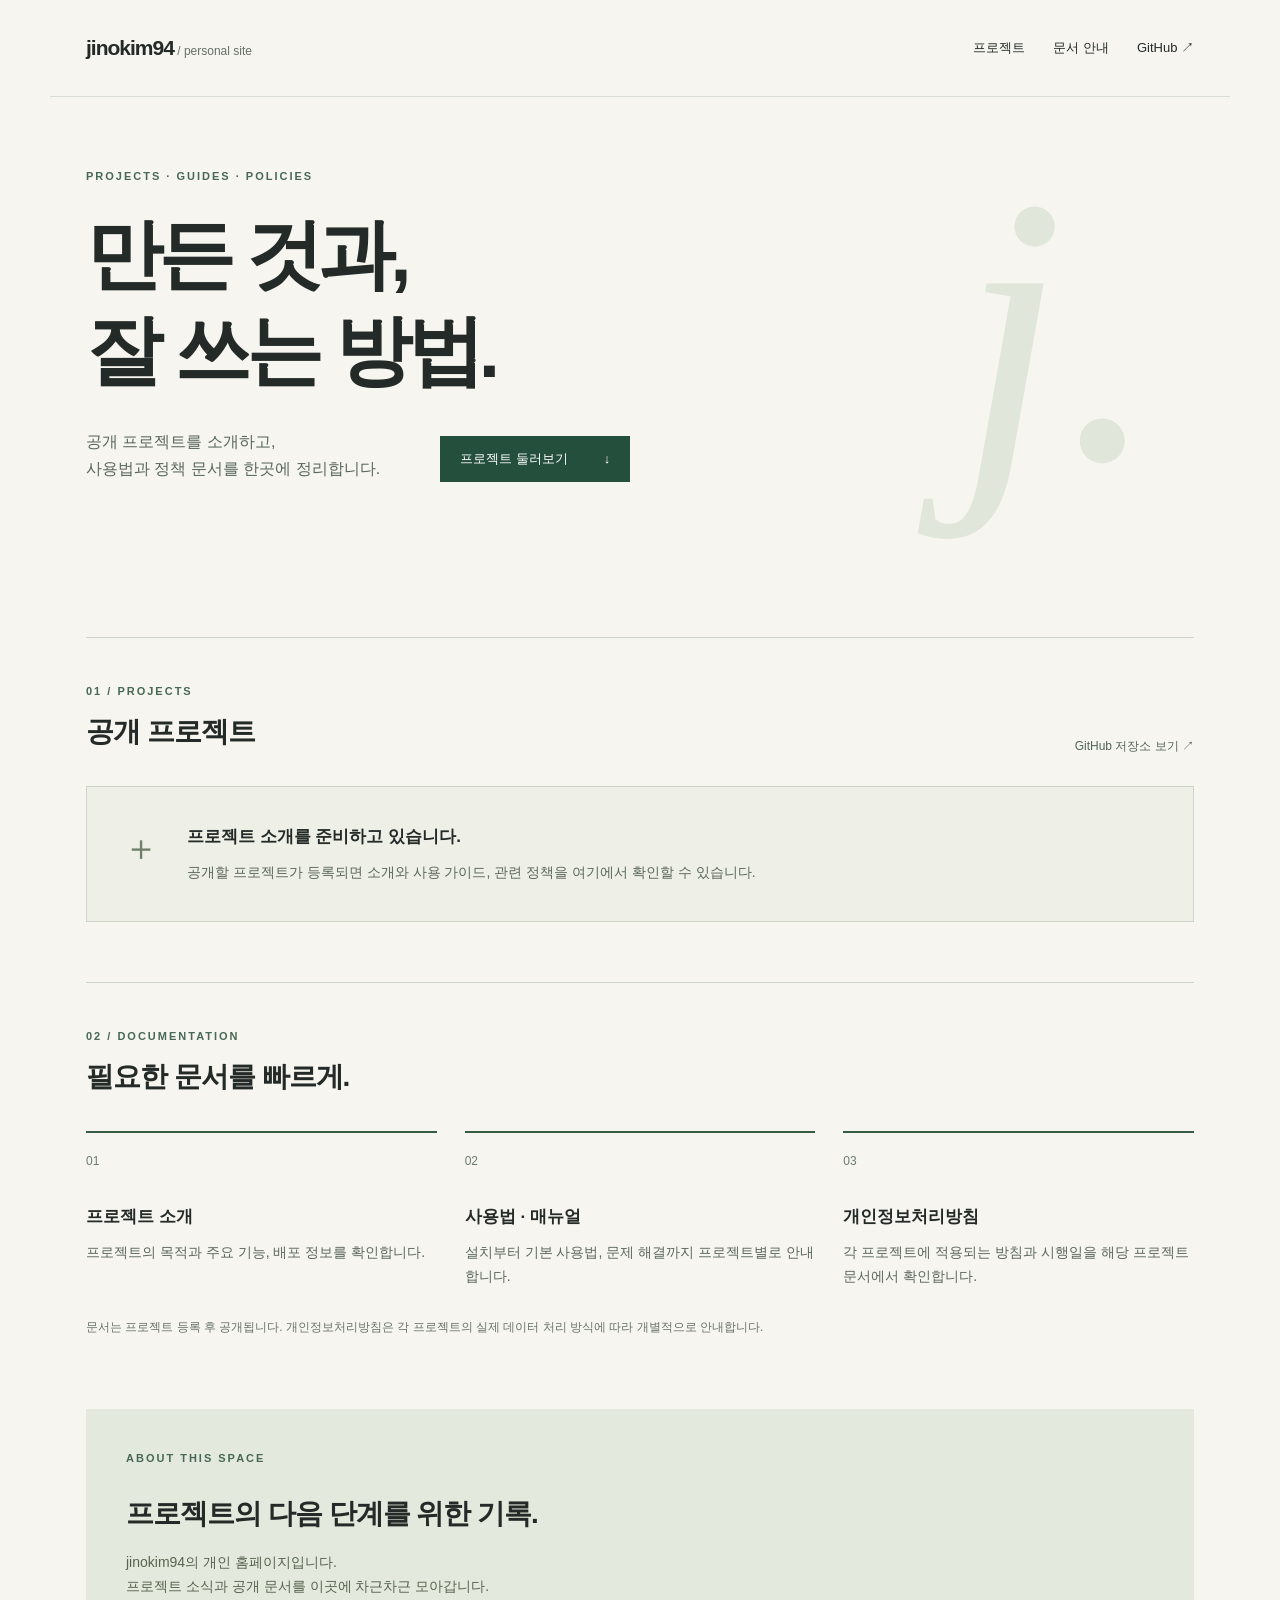
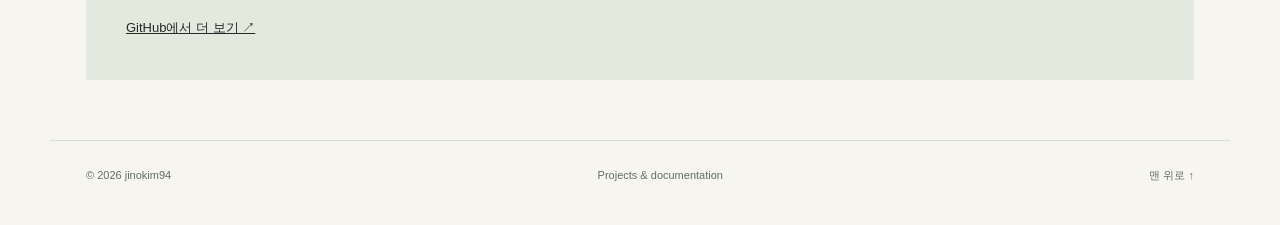
==== index.html @ 2af3f612 "Create personal project documentation homepage" ====
<!doctype html>
<html lang="ko"><head><meta charset="utf-8"><meta name="viewport" content="width=device-width,initial-scale=1"><meta name="description" content="jinokim94의 공개 프로젝트와 사용 가이드, 프로젝트별 정책 문서를 모았습니다."><title>jinokim94 — Projects & Docs</title><link rel="stylesheet" href="style.css"></head>
<body><a class="skip" href="#main">본문으로 이동</a><header><a class="brand" href="./">jinokim94<span> / personal site</span></a><nav aria-label="주요 메뉴"><a href="#projects">프로젝트</a><a href="#documents">문서 안내</a><a href="https://github.com/jinokim94">GitHub ↗</a></nav></header>
<main id="main"><section class="hero"><p class="eyebrow">PROJECTS · GUIDES · POLICIES</p><h1>만든 것과,<br>잘 쓰는 방법.</h1><div class="intro"><p>공개 프로젝트를 소개하고,<br>사용법과 정책 문서를 한곳에 정리합니다.</p><a class="button" href="#projects">프로젝트 둘러보기 <span>↓</span></a></div><span class="mark" aria-hidden="true">j.</span></section>
<section id="projects"><div class="section-title"><div><p class="eyebrow">01 / PROJECTS</p><h2>공개 프로젝트</h2></div><a href="https://github.com/jinokim94?tab=repositories&amp;type=public">GitHub 저장소 보기 ↗</a></div><div class="empty"><span class="number">＋</span><div><h3>프로젝트 소개를 준비하고 있습니다.</h3><p>공개할 프로젝트가 등록되면 소개와 사용 가이드, 관련 정책을 여기에서 확인할 수 있습니다.</p></div></div></section>
<section id="documents"><div class="section-title"><div><p class="eyebrow">02 / DOCUMENTATION</p><h2>필요한 문서를 빠르게.</h2></div></div><div class="docs"><article><span>01</span><h3>프로젝트 소개</h3><p>프로젝트의 목적과 주요 기능, 배포 정보를 확인합니다.</p></article><article><span>02</span><h3>사용법 · 매뉴얼</h3><p>설치부터 기본 사용법, 문제 해결까지 프로젝트별로 안내합니다.</p></article><article><span>03</span><h3>개인정보처리방침</h3><p>각 프로젝트에 적용되는 방침과 시행일을 해당 프로젝트 문서에서 확인합니다.</p></article></div><p class="note">문서는 프로젝트 등록 후 공개됩니다. 개인정보처리방침은 각 프로젝트의 실제 데이터 처리 방식에 따라 개별적으로 안내합니다.</p></section>
<section class="about"><p class="eyebrow">ABOUT THIS SPACE</p><h2>프로젝트의 다음 단계를 위한 기록.</h2><p>jinokim94의 개인 홈페이지입니다.<br>프로젝트 소식과 공개 문서를 이곳에 차근차근 모아갑니다.</p><a href="https://github.com/jinokim94">GitHub에서 더 보기 ↗</a></section></main><footer><span>© 2026 jinokim94</span><span>Projects & documentation</span><a href="#main">맨 위로 ↑</a></footer></body></html>
---- style.css ----
*{box-sizing:border-box}html{scroll-behavior:smooth;scroll-padding-top:30px}body{margin:0;background:#f6f5f0;color:#242a27;font-family:Arial,"Malgun Gothic",sans-serif;line-height:1.7}a{color:inherit;text-decoration:none}a:hover{text-decoration:underline}a:focus-visible{outline:3px solid #226748;outline-offset:5px}.skip{position:absolute;left:20px;top:-80px;background:white;padding:10px}.skip:focus{top:10px;z-index:5}header,main,footer{max-width:1180px;margin:auto}header{display:flex;align-items:center;justify-content:space-between;padding:30px 36px;border-bottom:1px solid #d8ddd5}.brand{font-weight:800;font-size:21px;letter-spacing:-1px}.brand span{font-size:12px;font-weight:400;color:#657168;letter-spacing:0}nav{display:flex;gap:28px;font-size:13px}main{padding:0 36px}.hero{min-height:540px;position:relative;padding:70px 0 60px;overflow:hidden}.eyebrow{font-size:11px;letter-spacing:2px;font-weight:700;color:#476854;margin:0 0 22px}h1{font-size:clamp(48px,6vw,78px);line-height:1.24;letter-spacing:-5px;margin:0 0 30px;font-weight:800}.intro{display:flex;align-items:end;gap:60px;position:relative;z-index:1}.intro p{color:#58665c;font-size:16px;margin:0}.button{display:flex;gap:36px;background:#244f3c;color:white;padding:12px 20px;font-size:13px}.mark{position:absolute;right:35px;top:5px;font-family:Georgia,serif;font-size:380px;font-style:italic;line-height:1.2;color:#e0e6d9;pointer-events:none}.section-title{display:flex;justify-content:space-between;align-items:end;margin-bottom:30px}.section-title .eyebrow{margin-bottom:8px}h2{font-size:28px;letter-spacing:-1px;margin:0}.section-title>a{font-size:12px;color:#526557}section#projects,section#documents{border-top:1px solid #ccd4c8;padding:44px 0 60px}.empty{border:1px solid #ccd4c8;display:flex;gap:28px;padding:36px;background:#eeefe7}.number{font-size:36px;color:#6d806b;line-height:1.4}h3{font-size:17px;margin:0 0 9px}.empty p,.docs p{font-size:14px;color:#5b675d;margin:0}.docs{display:grid;grid-template-columns:repeat(3,1fr);gap:28px}.docs article{border-top:2px solid #365c45;padding-top:18px}.docs article>span{font-size:12px;color:#6b7a6c;display:block;margin-bottom:32px}.note{font-size:12px;color:#687269;margin-top:28px}.about{background:#e4e9dd;padding:40px;margin:0 0 60px}.about p:not(.eyebrow){color:#56644f;font-size:14px}.about>a{font-size:13px;text-decoration:underline}footer{display:flex;justify-content:space-between;padding:25px 36px 40px;border-top:1px solid #d8ddd5;font-size:11px;color:#62705f}@media(max-width:650px){header{padding:22px;align-items:start}.brand span{display:block}nav{gap:14px;font-size:12px}main{padding:0 22px}.hero{padding-top:50px;min-height:480px}h1{letter-spacing:-3px}.mark{font-size:240px;right:-10px;top:30px;opacity:.6}.intro{align-items:start;flex-direction:column;gap:24px}.section-title{align-items:start;gap:20px;flex-direction:column}.docs{grid-template-columns:1fr;gap:30px}.docs article>span{margin-bottom:14px}.empty{padding:24px;gap:16px}.about{padding:26px}h2{font-size:24px}footer{padding:24px 22px;flex-wrap:wrap;gap:15px}}@media(prefers-reduced-motion:reduce){html{scroll-behavior:auto}}
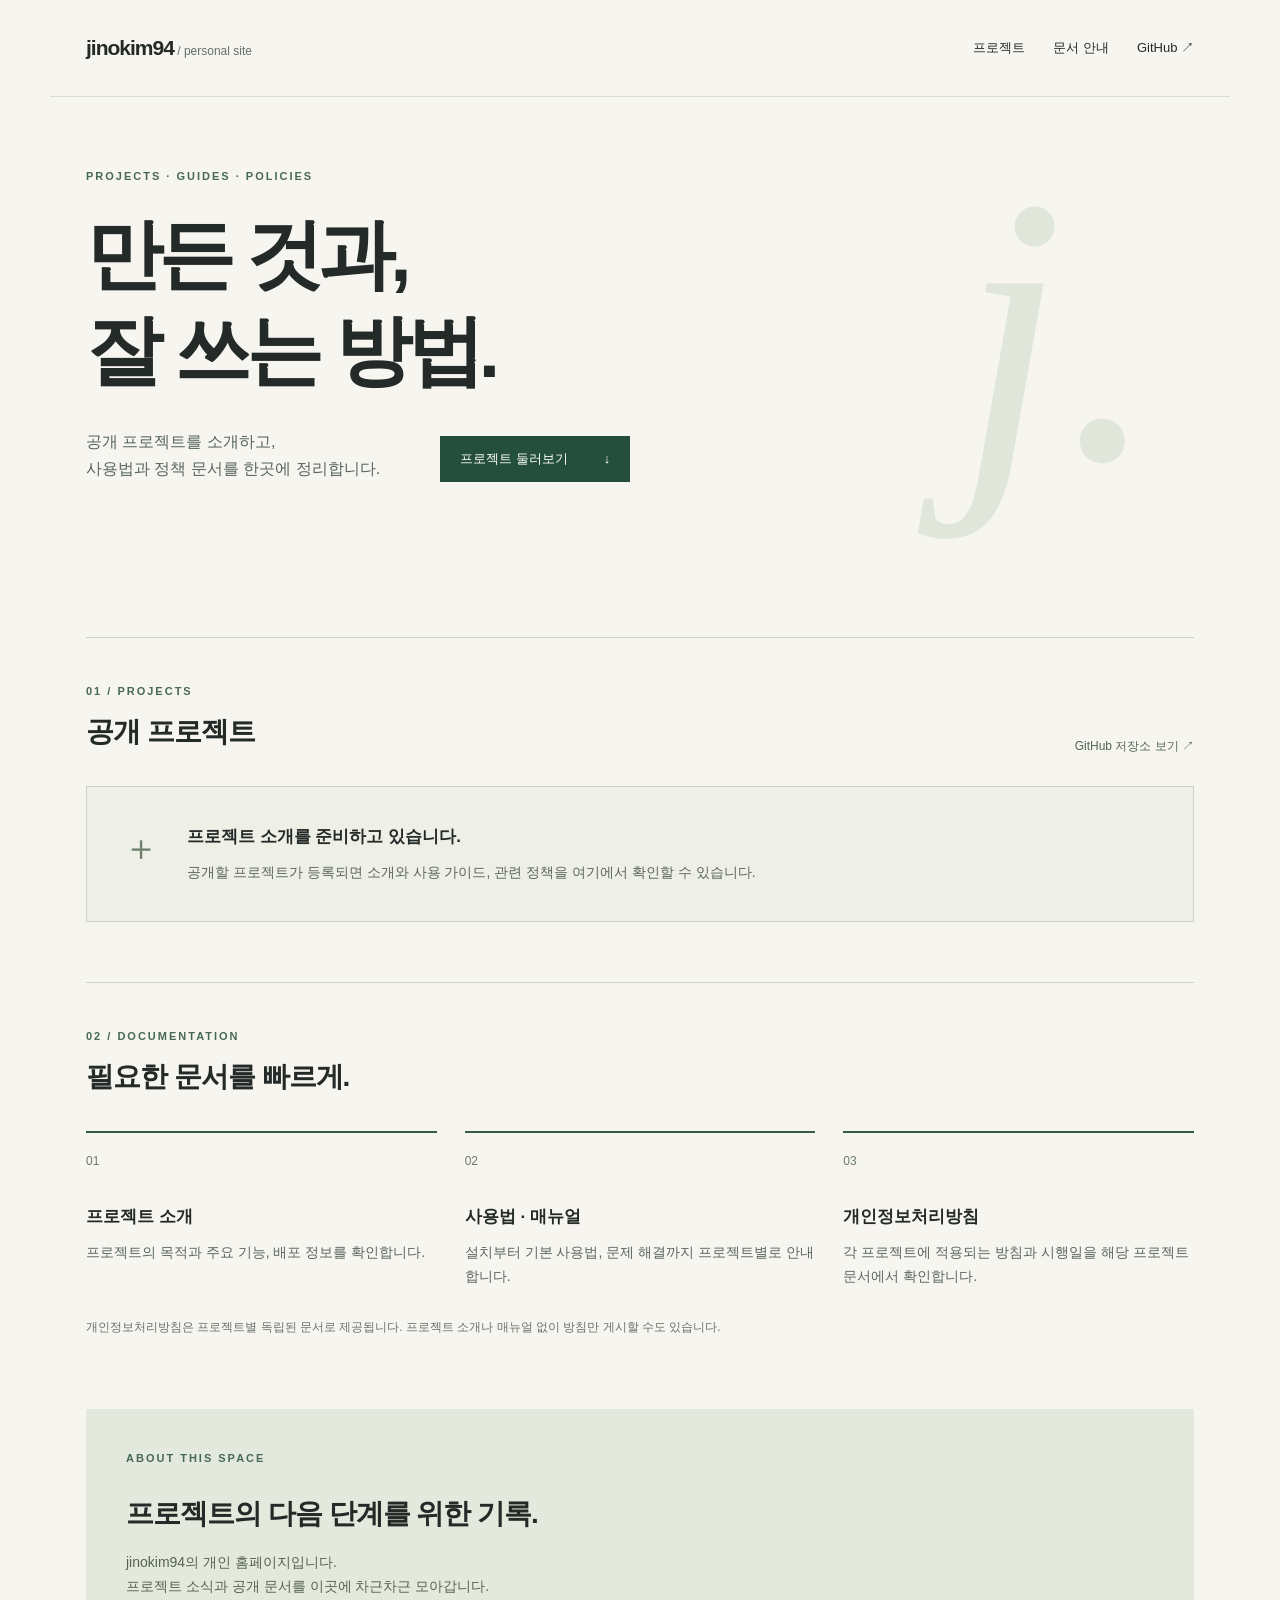
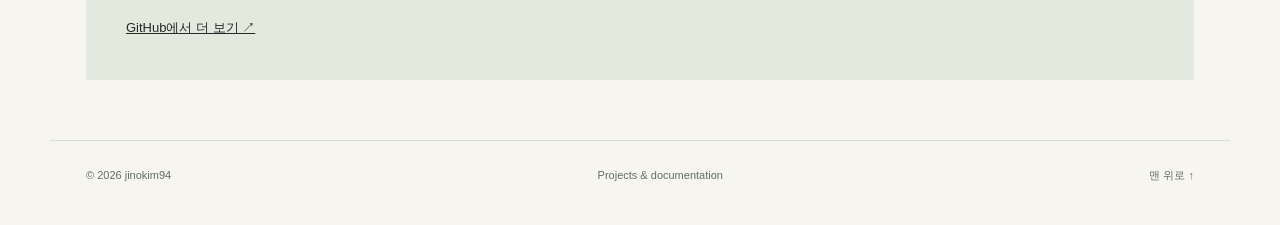
==== commit db30d7b8: "Add scaffolding for standalone per-project policy documents" ====
--- a/index.html
+++ b/index.html
@@ -3,5 +3,5 @@
 <body><a class="skip" href="#main">본문으로 이동</a><header><a class="brand" href="./">jinokim94<span> / personal site</span></a><nav aria-label="주요 메뉴"><a href="#projects">프로젝트</a><a href="#documents">문서 안내</a><a href="https://github.com/jinokim94">GitHub ↗</a></nav></header>
 <main id="main"><section class="hero"><p class="eyebrow">PROJECTS · GUIDES · POLICIES</p><h1>만든 것과,<br>잘 쓰는 방법.</h1><div class="intro"><p>공개 프로젝트를 소개하고,<br>사용법과 정책 문서를 한곳에 정리합니다.</p><a class="button" href="#projects">프로젝트 둘러보기 <span>↓</span></a></div><span class="mark" aria-hidden="true">j.</span></section>
 <section id="projects"><div class="section-title"><div><p class="eyebrow">01 / PROJECTS</p><h2>공개 프로젝트</h2></div><a href="https://github.com/jinokim94?tab=repositories&amp;type=public">GitHub 저장소 보기 ↗</a></div><div class="empty"><span class="number">＋</span><div><h3>프로젝트 소개를 준비하고 있습니다.</h3><p>공개할 프로젝트가 등록되면 소개와 사용 가이드, 관련 정책을 여기에서 확인할 수 있습니다.</p></div></div></section>
-<section id="documents"><div class="section-title"><div><p class="eyebrow">02 / DOCUMENTATION</p><h2>필요한 문서를 빠르게.</h2></div></div><div class="docs"><article><span>01</span><h3>프로젝트 소개</h3><p>프로젝트의 목적과 주요 기능, 배포 정보를 확인합니다.</p></article><article><span>02</span><h3>사용법 · 매뉴얼</h3><p>설치부터 기본 사용법, 문제 해결까지 프로젝트별로 안내합니다.</p></article><article><span>03</span><h3>개인정보처리방침</h3><p>각 프로젝트에 적용되는 방침과 시행일을 해당 프로젝트 문서에서 확인합니다.</p></article></div><p class="note">문서는 프로젝트 등록 후 공개됩니다. 개인정보처리방침은 각 프로젝트의 실제 데이터 처리 방식에 따라 개별적으로 안내합니다.</p></section>
+<section id="documents"><div class="section-title"><div><p class="eyebrow">02 / DOCUMENTATION</p><h2>필요한 문서를 빠르게.</h2></div></div><div class="docs"><article><span>01</span><h3>프로젝트 소개</h3><p>프로젝트의 목적과 주요 기능, 배포 정보를 확인합니다.</p></article><article><span>02</span><h3>사용법 · 매뉴얼</h3><p>설치부터 기본 사용법, 문제 해결까지 프로젝트별로 안내합니다.</p></article><article><span>03</span><h3>개인정보처리방침</h3><p>각 프로젝트에 적용되는 방침과 시행일을 해당 프로젝트 문서에서 확인합니다.</p></article></div><p class="note">개인정보처리방침은 프로젝트별 독립된 문서로 제공됩니다. 프로젝트 소개나 매뉴얼 없이 방침만 게시할 수도 있습니다.</p></section>
 <section class="about"><p class="eyebrow">ABOUT THIS SPACE</p><h2>프로젝트의 다음 단계를 위한 기록.</h2><p>jinokim94의 개인 홈페이지입니다.<br>프로젝트 소식과 공개 문서를 이곳에 차근차근 모아갑니다.</p><a href="https://github.com/jinokim94">GitHub에서 더 보기 ↗</a></section></main><footer><span>© 2026 jinokim94</span><span>Projects & documentation</span><a href="#main">맨 위로 ↑</a></footer></body></html>
--- a/style.css
+++ b/style.css
@@ -1 +1,3 @@
-*{box-sizing:border-box}html{scroll-behavior:smooth;scroll-padding-top:30px}body{margin:0;background:#f6f5f0;color:#242a27;font-family:Arial,"Malgun Gothic",sans-serif;line-height:1.7}a{color:inherit;text-decoration:none}a:hover{text-decoration:underline}a:focus-visible{outline:3px solid #226748;outline-offset:5px}.skip{position:absolute;left:20px;top:-80px;background:white;padding:10px}.skip:focus{top:10px;z-index:5}header,main,footer{max-width:1180px;margin:auto}header{display:flex;align-items:center;justify-content:space-between;padding:30px 36px;border-bottom:1px solid #d8ddd5}.brand{font-weight:800;font-size:21px;letter-spacing:-1px}.brand span{font-size:12px;font-weight:400;color:#657168;letter-spacing:0}nav{display:flex;gap:28px;font-size:13px}main{padding:0 36px}.hero{min-height:540px;position:relative;padding:70px 0 60px;overflow:hidden}.eyebrow{font-size:11px;letter-spacing:2px;font-weight:700;color:#476854;margin:0 0 22px}h1{font-size:clamp(48px,6vw,78px);line-height:1.24;letter-spacing:-5px;margin:0 0 30px;font-weight:800}.intro{display:flex;align-items:end;gap:60px;position:relative;z-index:1}.intro p{color:#58665c;font-size:16px;margin:0}.button{display:flex;gap:36px;background:#244f3c;color:white;padding:12px 20px;font-size:13px}.mark{position:absolute;right:35px;top:5px;font-family:Georgia,serif;font-size:380px;font-style:italic;line-height:1.2;color:#e0e6d9;pointer-events:none}.section-title{display:flex;justify-content:space-between;align-items:end;margin-bottom:30px}.section-title .eyebrow{margin-bottom:8px}h2{font-size:28px;letter-spacing:-1px;margin:0}.section-title>a{font-size:12px;color:#526557}section#projects,section#documents{border-top:1px solid #ccd4c8;padding:44px 0 60px}.empty{border:1px solid #ccd4c8;display:flex;gap:28px;padding:36px;background:#eeefe7}.number{font-size:36px;color:#6d806b;line-height:1.4}h3{font-size:17px;margin:0 0 9px}.empty p,.docs p{font-size:14px;color:#5b675d;margin:0}.docs{display:grid;grid-template-columns:repeat(3,1fr);gap:28px}.docs article{border-top:2px solid #365c45;padding-top:18px}.docs article>span{font-size:12px;color:#6b7a6c;display:block;margin-bottom:32px}.note{font-size:12px;color:#687269;margin-top:28px}.about{background:#e4e9dd;padding:40px;margin:0 0 60px}.about p:not(.eyebrow){color:#56644f;font-size:14px}.about>a{font-size:13px;text-decoration:underline}footer{display:flex;justify-content:space-between;padding:25px 36px 40px;border-top:1px solid #d8ddd5;font-size:11px;color:#62705f}@media(max-width:650px){header{padding:22px;align-items:start}.brand span{display:block}nav{gap:14px;font-size:12px}main{padding:0 22px}.hero{padding-top:50px;min-height:480px}h1{letter-spacing:-3px}.mark{font-size:240px;right:-10px;top:30px;opacity:.6}.intro{align-items:start;flex-direction:column;gap:24px}.section-title{align-items:start;gap:20px;flex-direction:column}.docs{grid-template-columns:1fr;gap:30px}.docs article>span{margin-bottom:14px}.empty{padding:24px;gap:16px}.about{padding:26px}h2{font-size:24px}footer{padding:24px 22px;flex-wrap:wrap;gap:15px}}@media(prefers-reduced-motion:reduce){html{scroll-behavior:auto}}+*{box-sizing:border-box}html{scroll-behavior:smooth;scroll-padding-top:30px}body{margin:0;background:#f6f5f0;color:#242a27;font-family:Arial,"Malgun Gothic",sans-serif;line-height:1.7}a{color:inherit;text-decoration:none}a:hover{text-decoration:underline}a:focus-visible{outline:3px solid #226748;outline-offset:5px}.skip{position:absolute;left:20px;top:-80px;background:white;padding:10px}.skip:focus{top:10px;z-index:5}header,main,footer{max-width:1180px;margin:auto}header{display:flex;align-items:center;justify-content:space-between;padding:30px 36px;border-bottom:1px solid #d8ddd5}.brand{font-weight:800;font-size:21px;letter-spacing:-1px}.brand span{font-size:12px;font-weight:400;color:#657168;letter-spacing:0}nav{display:flex;gap:28px;font-size:13px}main{padding:0 36px}.hero{min-height:540px;position:relative;padding:70px 0 60px;overflow:hidden}.eyebrow{font-size:11px;letter-spacing:2px;font-weight:700;color:#476854;margin:0 0 22px}h1{font-size:clamp(48px,6vw,78px);line-height:1.24;letter-spacing:-5px;margin:0 0 30px;font-weight:800}.intro{display:flex;align-items:end;gap:60px;position:relative;z-index:1}.intro p{color:#58665c;font-size:16px;margin:0}.button{display:flex;gap:36px;background:#244f3c;color:white;padding:12px 20px;font-size:13px}.mark{position:absolute;right:35px;top:5px;font-family:Georgia,serif;font-size:380px;font-style:italic;line-height:1.2;color:#e0e6d9;pointer-events:none}.section-title{display:flex;justify-content:space-between;align-items:end;margin-bottom:30px}.section-title .eyebrow{margin-bottom:8px}h2{font-size:28px;letter-spacing:-1px;margin:0}.section-title>a{font-size:12px;color:#526557}section#projects,section#documents{border-top:1px solid #ccd4c8;padding:44px 0 60px}.empty{border:1px solid #ccd4c8;display:flex;gap:28px;padding:36px;background:#eeefe7}.number{font-size:36px;color:#6d806b;line-height:1.4}h3{font-size:17px;margin:0 0 9px}.empty p,.docs p{font-size:14px;color:#5b675d;margin:0}.docs{display:grid;grid-template-columns:repeat(3,1fr);gap:28px}.docs article{border-top:2px solid #365c45;padding-top:18px}.docs article>span{font-size:12px;color:#6b7a6c;display:block;margin-bottom:32px}.note{font-size:12px;color:#687269;margin-top:28px}.about{background:#e4e9dd;padding:40px;margin:0 0 60px}.about p:not(.eyebrow){color:#56644f;font-size:14px}.about>a{font-size:13px;text-decoration:underline}footer{display:flex;justify-content:space-between;padding:25px 36px 40px;border-top:1px solid #d8ddd5;font-size:11px;color:#62705f}@media(max-width:650px){header{padding:22px;align-items:start}.brand span{display:block}nav{gap:14px;font-size:12px}main{padding:0 22px}.hero{padding-top:50px;min-height:480px}h1{letter-spacing:-3px}.mark{font-size:240px;right:-10px;top:30px;opacity:.6}.intro{align-items:start;flex-direction:column;gap:24px}.section-title{align-items:start;gap:20px;flex-direction:column}.docs{grid-template-columns:1fr;gap:30px}.docs article>span{margin-bottom:14px}.empty{padding:24px;gap:16px}.about{padding:26px}h2{font-size:24px}footer{padding:24px 22px;flex-wrap:wrap;gap:15px}}@media(prefers-reduced-motion:reduce){html{scroll-behavior:auto}}
+/* Standalone project documents */
+.document{max-width:820px;padding-top:54px;padding-bottom:70px;overflow-wrap:anywhere}.document h1{font-size:clamp(30px,5vw,46px);letter-spacing:-2px;margin-bottom:16px}.document .meta{font-size:13px;color:#62705f;border-bottom:1px solid #ccd4c8;padding-bottom:24px;margin-bottom:36px}.document section{margin:32px 0}.document section h2{font-size:21px;margin-bottom:12px}.document section p{font-size:15px}.document .draft{background:#eeefe7;border-left:3px solid #476854;padding:16px;font-size:14px}.document a{text-decoration:underline}.document ul{padding-left:22px}
